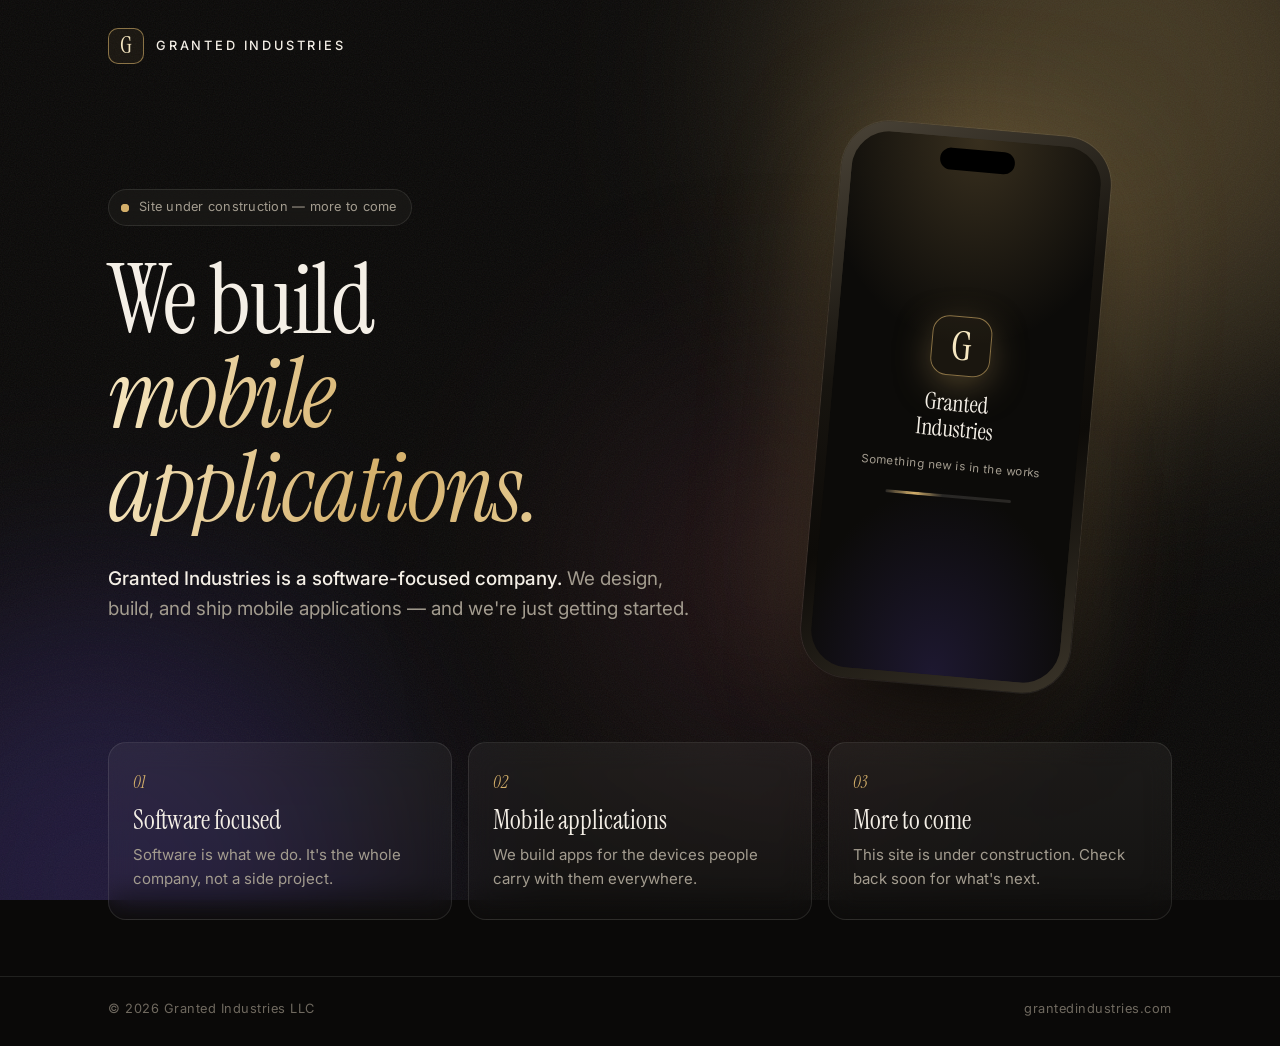
==== index.html @ 3a92e275 "Add Granted Industries landing page Single-page site for grantedindustries.com, served via GitHub Pa" ====
<!DOCTYPE html>
<html lang="en">
<head>
  <meta charset="utf-8">
  <meta name="viewport" content="width=device-width, initial-scale=1">
  <title>Granted Industries — Mobile applications</title>
  <meta name="description" content="Granted Industries is a software-focused company that builds mobile applications.">
  <meta name="theme-color" content="#0a0908">
  <link rel="icon" href="data:image/svg+xml,%3Csvg xmlns='http://www.w3.org/2000/svg' viewBox='0 0 64 64'%3E%3Crect width='64' height='64' rx='14' fill='%230a0908'/%3E%3Crect x='3' y='3' width='58' height='58' rx='11' fill='none' stroke='%23d4af6a' stroke-width='2'/%3E%3Ctext x='32' y='45' font-family='Georgia,serif' font-size='38' text-anchor='middle' fill='%23e9d3a0'%3EG%3C/text%3E%3C/svg%3E">
  <link rel="preconnect" href="https://fonts.googleapis.com">
  <link rel="preconnect" href="https://fonts.gstatic.com" crossorigin>
  <link href="https://fonts.googleapis.com/css2?family=Instrument+Serif:ital@0;1&family=Inter:wght@400;500;600&display=swap" rel="stylesheet">
  <style>
    :root {
      color-scheme: dark;
      --bg: #0a0908;
      --text: #f4efe6;
      --muted: #a39c8f;
      --faint: #6f695f;
      --gold: #d4af6a;
      --gold-light: #f6e7c1;
      --line: rgba(244, 239, 230, 0.1);
      --card: rgba(244, 239, 230, 0.035);
      --serif: "Instrument Serif", "Iowan Old Style", "Palatino Linotype", Georgia, serif;
      --sans: Inter, -apple-system, BlinkMacSystemFont, "Segoe UI", Roboto, Helvetica, Arial, sans-serif;
    }
    * { box-sizing: border-box; margin: 0; }
    html { -webkit-text-size-adjust: 100%; }
    body {
      min-height: 100vh;
      min-height: 100dvh;
      display: flex;
      flex-direction: column;
      background: var(--bg);
      color: var(--text);
      font-family: var(--sans);
      line-height: 1.6;
      -webkit-font-smoothing: antialiased;
      overflow-x: hidden;
    }

    /* Backdrop */
    .backdrop {
      position: fixed;
      inset: 0;
      z-index: -1;
      overflow: hidden;
      pointer-events: none;
    }
    .glow {
      position: absolute;
      border-radius: 50%;
      filter: blur(110px);
      will-change: transform;
    }
    .glow-a {
      width: 620px; height: 620px;
      top: -220px; right: -140px;
      background: rgba(212, 175, 106, 0.28);
      animation: drift-a 22s ease-in-out infinite alternate;
    }
    .glow-b {
      width: 560px; height: 560px;
      bottom: -260px; left: -180px;
      background: rgba(74, 58, 150, 0.34);
      animation: drift-b 26s ease-in-out infinite alternate;
    }
    .glow-c {
      width: 380px; height: 380px;
      top: 42%; left: 46%;
      background: rgba(150, 70, 90, 0.16);
      animation: drift-a 30s ease-in-out infinite alternate-reverse;
    }
    .grain {
      position: absolute;
      inset: 0;
      opacity: 0.07;
      mix-blend-mode: overlay;
      background-image: url("data:image/svg+xml,%3Csvg xmlns='http://www.w3.org/2000/svg' width='220' height='220'%3E%3Cfilter id='n'%3E%3CfeTurbulence type='fractalNoise' baseFrequency='0.85' numOctaves='3' stitchTiles='stitch'/%3E%3C/filter%3E%3Crect width='100%25' height='100%25' filter='url(%23n)'/%3E%3C/svg%3E");
    }
    @keyframes drift-a { to { transform: translate(-70px, 60px) scale(1.12); } }
    @keyframes drift-b { to { transform: translate(90px, -50px) scale(1.08); } }

    /* Layout */
    .wrap {
      width: 100%;
      max-width: 1120px;
      margin: 0 auto;
      padding: 0 28px;
    }
    header.wrap { padding-top: 28px; }
    .brand {
      display: inline-flex;
      align-items: center;
      gap: 12px;
      font-size: 0.8rem;
      font-weight: 500;
      letter-spacing: 0.22em;
      text-transform: uppercase;
    }
    .mark {
      display: grid;
      place-items: center;
      width: 36px; height: 36px;
      border: 1px solid rgba(212, 175, 106, 0.6);
      border-radius: 10px;
      background: rgba(212, 175, 106, 0.07);
      color: var(--gold-light);
      font-family: var(--serif);
      font-size: 1.45rem;
      line-height: 1;
      letter-spacing: 0;
      text-transform: none;
    }

    main { flex: 1; display: flex; flex-direction: column; justify-content: center; }
    .hero {
      display: grid;
      grid-template-columns: minmax(0, 1.15fr) minmax(0, 0.85fr);
      align-items: center;
      gap: 48px;
      padding-top: 64px;
      padding-bottom: 56px;
    }
    .status {
      display: inline-flex;
      align-items: center;
      gap: 10px;
      padding: 7px 14px 7px 12px;
      border: 1px solid var(--line);
      border-radius: 999px;
      background: var(--card);
      backdrop-filter: blur(10px);
      -webkit-backdrop-filter: blur(10px);
      color: var(--muted);
      font-size: 0.8rem;
      letter-spacing: 0.02em;
    }
    .pulse {
      position: relative;
      width: 8px; height: 8px;
      border-radius: 50%;
      background: var(--gold);
    }
    .pulse::after {
      content: "";
      position: absolute;
      inset: 0;
      border-radius: 50%;
      background: var(--gold);
      animation: ping 2.2s ease-out infinite;
    }
    @keyframes ping { to { transform: scale(3.4); opacity: 0; } }

    h1 {
      margin-top: 28px;
      font-family: var(--serif);
      font-weight: 400;
      font-size: clamp(3rem, 8.2vw, 6rem);
      line-height: 0.98;
      letter-spacing: -0.02em;
    }
    h1 em {
      display: inline-block;
      padding-right: 0.08em;
      background: linear-gradient(100deg, var(--gold-light) 0%, var(--gold) 48%, #f1dfb0 100%);
      -webkit-background-clip: text;
      background-clip: text;
      color: transparent;
    }
    .lead {
      max-width: 34em;
      margin-top: 28px;
      color: var(--muted);
      font-size: clamp(1.02rem, 1.6vw, 1.18rem);
    }
    .lead strong { color: var(--text); font-weight: 500; }

    /* Phone */
    .device { display: grid; place-items: center; }
    .phone {
      position: relative;
      width: min(270px, 62vw);
      aspect-ratio: 9 / 18.6;
      padding: 10px;
      border-radius: 48px;
      background: linear-gradient(150deg, #4a4337 0%, #17140f 38%, #0d0b08 62%, #3a3429 100%);
      box-shadow:
        0 0 0 1px rgba(255, 255, 255, 0.07),
        0 50px 90px -30px rgba(0, 0, 0, 0.9),
        0 0 140px -30px rgba(212, 175, 106, 0.45);
      transform: rotate(5deg);
      animation: float 8s ease-in-out infinite;
    }
    @keyframes float {
      50% { transform: rotate(3.5deg) translateY(-14px); }
    }
    .screen {
      position: relative;
      height: 100%;
      display: flex;
      flex-direction: column;
      align-items: center;
      justify-content: center;
      gap: 14px;
      padding: 24px;
      border-radius: 38px;
      background:
        radial-gradient(90% 55% at 50% 0%, rgba(212, 175, 106, 0.22), transparent 70%),
        radial-gradient(80% 50% at 50% 100%, rgba(74, 58, 150, 0.28), transparent 70%),
        #0c0b09;
      overflow: hidden;
      text-align: center;
    }
    .island {
      position: absolute;
      top: 11px; left: 50%;
      width: 30%; height: 22px;
      border-radius: 999px;
      background: #000;
      transform: translateX(-50%);
    }
    .screen .mark {
      width: 60px; height: 60px;
      border-radius: 17px;
      font-size: 2.5rem;
      box-shadow: 0 10px 40px -8px rgba(212, 175, 106, 0.55);
    }
    .screen-title {
      font-family: var(--serif);
      font-size: 1.45rem;
      line-height: 1.15;
    }
    .screen-sub { color: var(--muted); font-size: 0.72rem; letter-spacing: 0.04em; }
    .bar {
      position: relative;
      width: 62%;
      height: 3px;
      margin-top: 6px;
      border-radius: 999px;
      background: rgba(244, 239, 230, 0.12);
      overflow: hidden;
    }
    .bar::after {
      content: "";
      position: absolute;
      inset: 0;
      width: 45%;
      border-radius: inherit;
      background: linear-gradient(90deg, transparent, var(--gold), transparent);
      animation: slide 2.4s ease-in-out infinite;
    }
    @keyframes slide {
      from { transform: translateX(-110%); }
      to { transform: translateX(240%); }
    }

    /* Cards */
    .cards {
      display: grid;
      grid-template-columns: repeat(3, minmax(0, 1fr));
      gap: 16px;
      padding-bottom: 56px;
    }
    .card {
      padding: 26px 24px 28px;
      border: 1px solid var(--line);
      border-radius: 18px;
      background: linear-gradient(180deg, rgba(244, 239, 230, 0.055), rgba(244, 239, 230, 0.015));
      backdrop-filter: blur(14px);
      -webkit-backdrop-filter: blur(14px);
      transition: border-color 0.3s, transform 0.3s;
    }
    .card:hover { border-color: rgba(212, 175, 106, 0.45); transform: translateY(-3px); }
    .card-num {
      color: var(--gold);
      font-family: var(--serif);
      font-style: italic;
      font-size: 1.05rem;
    }
    .card h2 {
      margin-top: 10px;
      font-family: var(--serif);
      font-weight: 400;
      font-size: 1.6rem;
      line-height: 1.15;
    }
    .card p { margin-top: 8px; color: var(--muted); font-size: 0.94rem; }

    footer {
      border-top: 1px solid var(--line);
      color: var(--faint);
      font-size: 0.8rem;
      letter-spacing: 0.04em;
    }
    footer .wrap {
      display: flex;
      justify-content: space-between;
      flex-wrap: wrap;
      gap: 8px;
      padding-top: 22px;
      padding-bottom: 26px;
    }

    /* Entrance */
    .rise {
      opacity: 0;
      transform: translateY(18px);
      animation: rise 1s cubic-bezier(0.2, 0.7, 0.2, 1) forwards;
      animation-delay: calc(var(--i, 0) * 110ms);
    }
    @keyframes rise { to { opacity: 1; transform: none; } }

    @media (max-width: 860px) {
      .hero { grid-template-columns: 1fr; gap: 56px; padding-top: 48px; }
      .cards { grid-template-columns: 1fr; }
    }
    @media (prefers-reduced-motion: reduce) {
      *, *::before, *::after { animation: none !important; transition: none !important; }
      .rise { opacity: 1; transform: none; }
      .pulse::after { display: none; }
      .bar::after { transform: translateX(60%); }
    }
  </style>
</head>
<body>
  <div class="backdrop" aria-hidden="true">
    <span class="glow glow-a"></span>
    <span class="glow glow-b"></span>
    <span class="glow glow-c"></span>
    <div class="grain"></div>
  </div>

  <header class="wrap rise">
    <div class="brand"><span class="mark" aria-hidden="true">G</span>Granted Industries</div>
  </header>

  <main>
    <section class="wrap hero">
      <div>
        <p class="status rise" style="--i:1"><span class="pulse" aria-hidden="true"></span>Site under construction &mdash; more to come</p>
        <h1 class="rise" style="--i:2">We build <em>mobile applications.</em></h1>
        <p class="lead rise" style="--i:3"><strong>Granted Industries is a software-focused company.</strong> We design, build, and ship mobile applications &mdash; and we're just getting started.</p>
      </div>
      <div class="device rise" style="--i:4" aria-hidden="true">
        <div class="phone">
          <div class="screen">
            <span class="island"></span>
            <span class="mark">G</span>
            <p class="screen-title">Granted<br>Industries</p>
            <p class="screen-sub">Something new is in the works</p>
            <span class="bar"></span>
          </div>
        </div>
      </div>
    </section>

    <section class="wrap cards">
      <article class="card rise" style="--i:5">
        <span class="card-num">01</span>
        <h2>Software focused</h2>
        <p>Software is what we do. It's the whole company, not a side project.</p>
      </article>
      <article class="card rise" style="--i:6">
        <span class="card-num">02</span>
        <h2>Mobile applications</h2>
        <p>We build apps for the devices people carry with them everywhere.</p>
      </article>
      <article class="card rise" style="--i:7">
        <span class="card-num">03</span>
        <h2>More to come</h2>
        <p>This site is under construction. Check back soon for what's next.</p>
      </article>
    </section>
  </main>

  <footer>
    <div class="wrap">
      <span>&copy; 2026 Granted Industries LLC</span>
      <span>grantedindustries.com</span>
    </div>
  </footer>
</body>
</html>
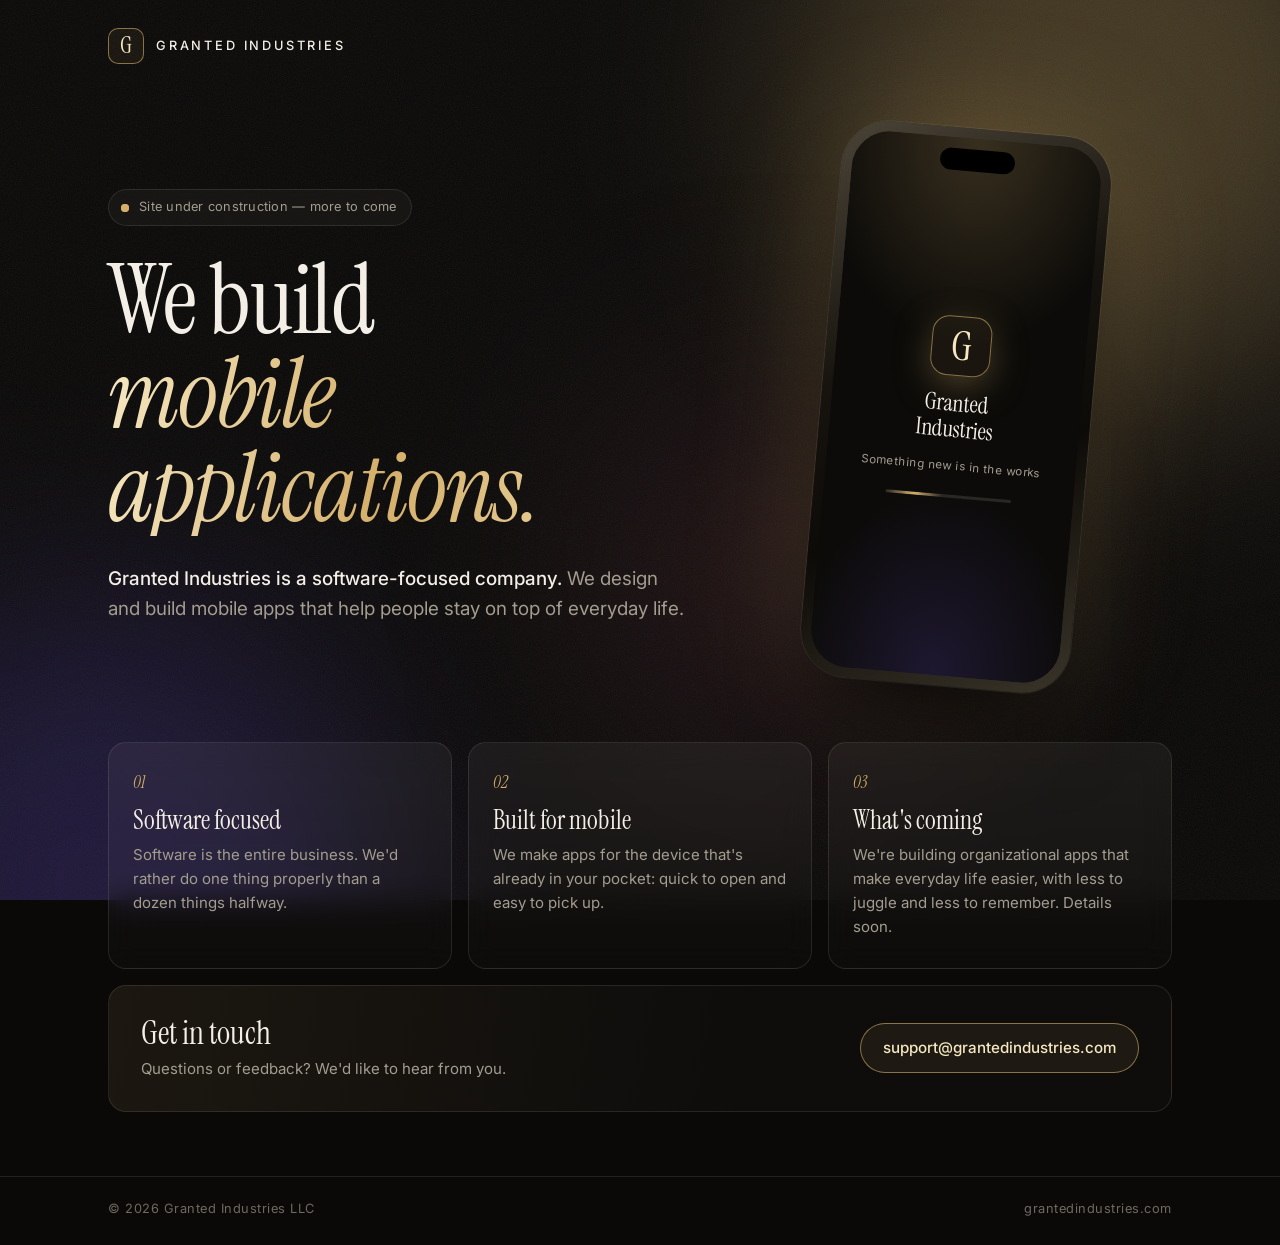
==== commit 599adaba: "Add contact section and rewrite card copy Adds a support email panel above the footer, describes the" ====
--- a/index.html
+++ b/index.html
@@ -4,7 +4,7 @@
   <meta charset="utf-8">
   <meta name="viewport" content="width=device-width, initial-scale=1">
   <title>Granted Industries — Mobile applications</title>
-  <meta name="description" content="Granted Industries is a software-focused company that builds mobile applications.">
+  <meta name="description" content="Granted Industries is a software-focused company building organizational mobile apps that make everyday life easier.">
   <meta name="theme-color" content="#0a0908">
   <link rel="icon" href="data:image/svg+xml,%3Csvg xmlns='http://www.w3.org/2000/svg' viewBox='0 0 64 64'%3E%3Crect width='64' height='64' rx='14' fill='%230a0908'/%3E%3Crect x='3' y='3' width='58' height='58' rx='11' fill='none' stroke='%23d4af6a' stroke-width='2'/%3E%3Ctext x='32' y='45' font-family='Georgia,serif' font-size='38' text-anchor='middle' fill='%23e9d3a0'%3EG%3C/text%3E%3C/svg%3E">
   <link rel="preconnect" href="https://fonts.googleapis.com">
@@ -260,7 +260,7 @@
       display: grid;
       grid-template-columns: repeat(3, minmax(0, 1fr));
       gap: 16px;
-      padding-bottom: 56px;
+      padding-bottom: 16px;
     }
     .card {
       padding: 26px 24px 28px;
@@ -287,6 +287,42 @@
     }
     .card p { margin-top: 8px; color: var(--muted); font-size: 0.94rem; }
 
+    /* Contact */
+    .contact { padding-bottom: 64px; }
+    .contact-panel {
+      display: flex;
+      align-items: center;
+      justify-content: space-between;
+      flex-wrap: wrap;
+      gap: 20px 32px;
+      padding: 30px 32px;
+      border: 1px solid var(--line);
+      border-radius: 18px;
+      background: linear-gradient(100deg, rgba(212, 175, 106, 0.09), rgba(244, 239, 230, 0.02) 60%);
+      backdrop-filter: blur(14px);
+      -webkit-backdrop-filter: blur(14px);
+    }
+    .contact h2 {
+      font-family: var(--serif);
+      font-weight: 400;
+      font-size: 2rem;
+      line-height: 1.1;
+    }
+    .contact p { margin-top: 6px; color: var(--muted); font-size: 0.94rem; }
+    .mail {
+      padding: 12px 22px;
+      border: 1px solid rgba(212, 175, 106, 0.6);
+      border-radius: 999px;
+      background: rgba(212, 175, 106, 0.08);
+      color: var(--gold-light);
+      font-size: 0.95rem;
+      font-weight: 500;
+      text-decoration: none;
+      overflow-wrap: anywhere;
+      transition: background 0.3s, border-color 0.3s;
+    }
+    .mail:hover, .mail:focus-visible { background: rgba(212, 175, 106, 0.18); border-color: var(--gold); }
+
     footer {
       border-top: 1px solid var(--line);
       color: var(--faint);
@@ -314,6 +350,8 @@
     @media (max-width: 860px) {
       .hero { grid-template-columns: 1fr; gap: 56px; padding-top: 48px; }
       .cards { grid-template-columns: 1fr; }
+      .contact-panel { padding: 26px 24px; }
+      .mail { padding: 11px 16px; font-size: 0.9rem; }
     }
     @media (prefers-reduced-motion: reduce) {
       *, *::before, *::after { animation: none !important; transition: none !important; }
@@ -340,7 +378,7 @@
       <div>
         <p class="status rise" style="--i:1"><span class="pulse" aria-hidden="true"></span>Site under construction &mdash; more to come</p>
         <h1 class="rise" style="--i:2">We build <em>mobile applications.</em></h1>
-        <p class="lead rise" style="--i:3"><strong>Granted Industries is a software-focused company.</strong> We design, build, and ship mobile applications &mdash; and we're just getting started.</p>
+        <p class="lead rise" style="--i:3"><strong>Granted Industries is a software-focused company.</strong> We design and build mobile apps that help people stay on top of everyday life.</p>
       </div>
       <div class="device rise" style="--i:4" aria-hidden="true">
         <div class="phone">
@@ -359,18 +397,28 @@
       <article class="card rise" style="--i:5">
         <span class="card-num">01</span>
         <h2>Software focused</h2>
-        <p>Software is what we do. It's the whole company, not a side project.</p>
+        <p>Software is the entire business. We'd rather do one thing properly than a dozen things halfway.</p>
       </article>
       <article class="card rise" style="--i:6">
         <span class="card-num">02</span>
-        <h2>Mobile applications</h2>
-        <p>We build apps for the devices people carry with them everywhere.</p>
+        <h2>Built for mobile</h2>
+        <p>We make apps for the device that's already in your pocket: quick to open and easy to pick up.</p>
       </article>
       <article class="card rise" style="--i:7">
         <span class="card-num">03</span>
-        <h2>More to come</h2>
-        <p>This site is under construction. Check back soon for what's next.</p>
+        <h2>What's coming</h2>
+        <p>We're building organizational apps that make everyday life easier, with less to juggle and less to remember. Details soon.</p>
       </article>
+    </section>
+
+    <section class="wrap contact rise" style="--i:8" id="contact">
+      <div class="contact-panel">
+        <div>
+          <h2>Get in touch</h2>
+          <p>Questions or feedback? We'd like to hear from you.</p>
+        </div>
+        <a class="mail" href="mailto:support@grantedindustries.com">support@grantedindustries.com</a>
+      </div>
     </section>
   </main>
 
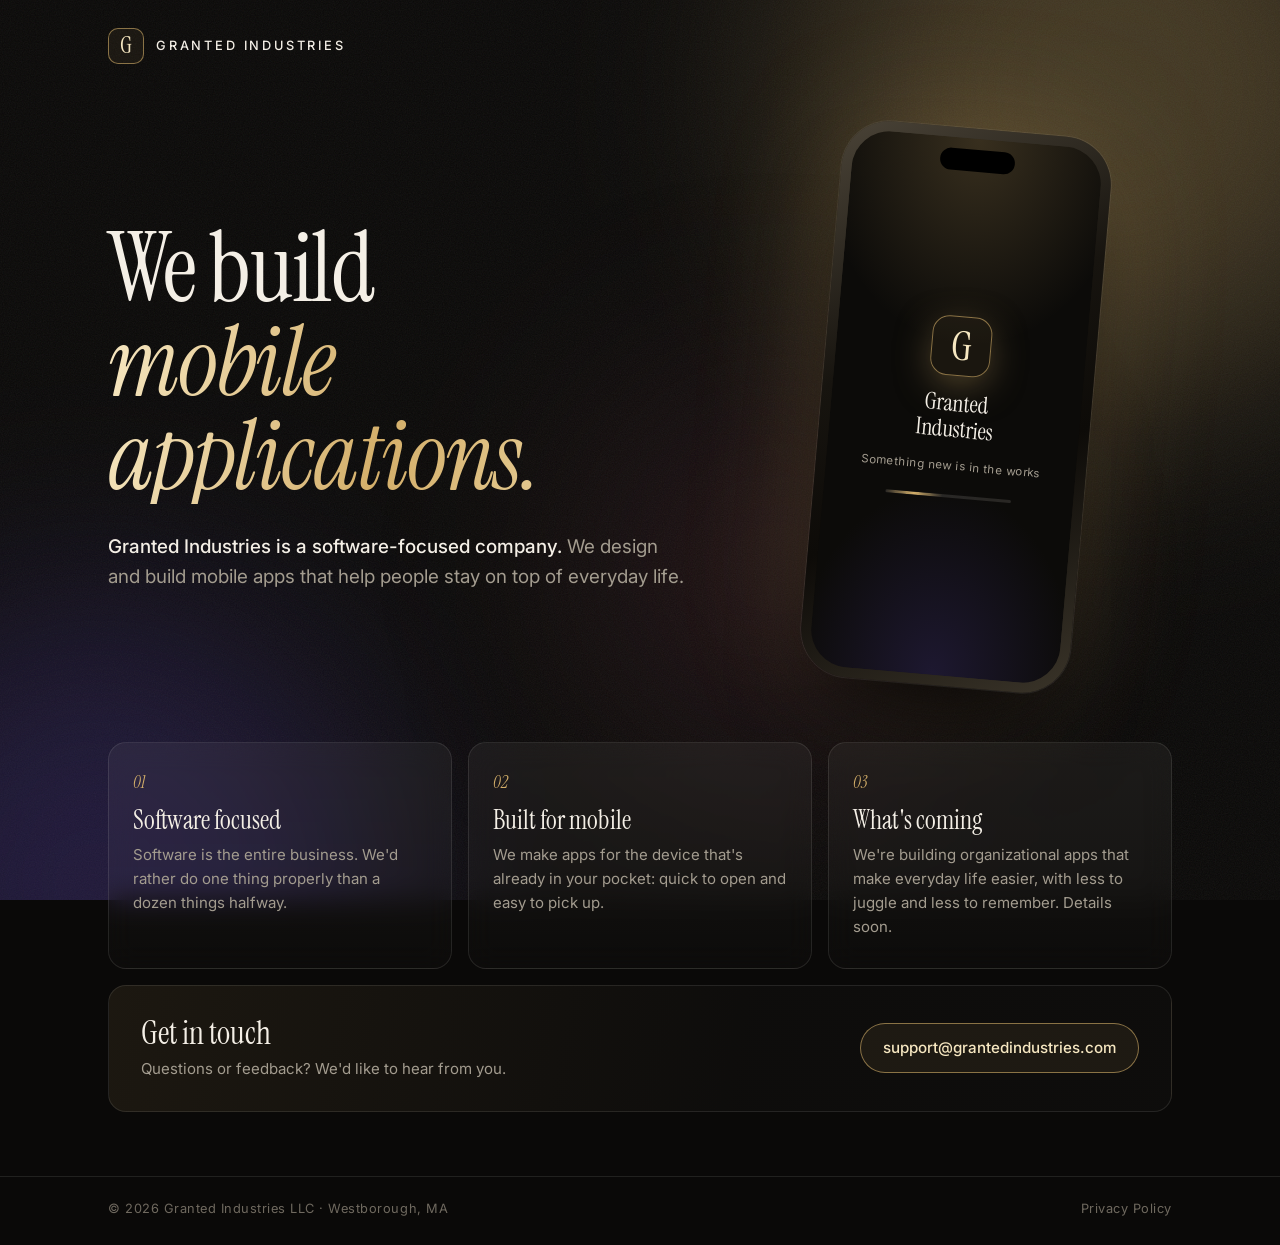
==== commit d114b1ee: "Add privacy policy page and footer location Adds privacy.html, moves shared styles into styles.css, " ====
--- a/index.html
+++ b/index.html
@@ -10,356 +10,7 @@
   <link rel="preconnect" href="https://fonts.googleapis.com">
   <link rel="preconnect" href="https://fonts.gstatic.com" crossorigin>
   <link href="https://fonts.googleapis.com/css2?family=Instrument+Serif:ital@0;1&family=Inter:wght@400;500;600&display=swap" rel="stylesheet">
-  <style>
-    :root {
-      color-scheme: dark;
-      --bg: #0a0908;
-      --text: #f4efe6;
-      --muted: #a39c8f;
-      --faint: #6f695f;
-      --gold: #d4af6a;
-      --gold-light: #f6e7c1;
-      --line: rgba(244, 239, 230, 0.1);
-      --card: rgba(244, 239, 230, 0.035);
-      --serif: "Instrument Serif", "Iowan Old Style", "Palatino Linotype", Georgia, serif;
-      --sans: Inter, -apple-system, BlinkMacSystemFont, "Segoe UI", Roboto, Helvetica, Arial, sans-serif;
-    }
-    * { box-sizing: border-box; margin: 0; }
-    html { -webkit-text-size-adjust: 100%; }
-    body {
-      min-height: 100vh;
-      min-height: 100dvh;
-      display: flex;
-      flex-direction: column;
-      background: var(--bg);
-      color: var(--text);
-      font-family: var(--sans);
-      line-height: 1.6;
-      -webkit-font-smoothing: antialiased;
-      overflow-x: hidden;
-    }
-
-    /* Backdrop */
-    .backdrop {
-      position: fixed;
-      inset: 0;
-      z-index: -1;
-      overflow: hidden;
-      pointer-events: none;
-    }
-    .glow {
-      position: absolute;
-      border-radius: 50%;
-      filter: blur(110px);
-      will-change: transform;
-    }
-    .glow-a {
-      width: 620px; height: 620px;
-      top: -220px; right: -140px;
-      background: rgba(212, 175, 106, 0.28);
-      animation: drift-a 22s ease-in-out infinite alternate;
-    }
-    .glow-b {
-      width: 560px; height: 560px;
-      bottom: -260px; left: -180px;
-      background: rgba(74, 58, 150, 0.34);
-      animation: drift-b 26s ease-in-out infinite alternate;
-    }
-    .glow-c {
-      width: 380px; height: 380px;
-      top: 42%; left: 46%;
-      background: rgba(150, 70, 90, 0.16);
-      animation: drift-a 30s ease-in-out infinite alternate-reverse;
-    }
-    .grain {
-      position: absolute;
-      inset: 0;
-      opacity: 0.07;
-      mix-blend-mode: overlay;
-      background-image: url("data:image/svg+xml,%3Csvg xmlns='http://www.w3.org/2000/svg' width='220' height='220'%3E%3Cfilter id='n'%3E%3CfeTurbulence type='fractalNoise' baseFrequency='0.85' numOctaves='3' stitchTiles='stitch'/%3E%3C/filter%3E%3Crect width='100%25' height='100%25' filter='url(%23n)'/%3E%3C/svg%3E");
-    }
-    @keyframes drift-a { to { transform: translate(-70px, 60px) scale(1.12); } }
-    @keyframes drift-b { to { transform: translate(90px, -50px) scale(1.08); } }
-
-    /* Layout */
-    .wrap {
-      width: 100%;
-      max-width: 1120px;
-      margin: 0 auto;
-      padding: 0 28px;
-    }
-    header.wrap { padding-top: 28px; }
-    .brand {
-      display: inline-flex;
-      align-items: center;
-      gap: 12px;
-      font-size: 0.8rem;
-      font-weight: 500;
-      letter-spacing: 0.22em;
-      text-transform: uppercase;
-    }
-    .mark {
-      display: grid;
-      place-items: center;
-      width: 36px; height: 36px;
-      border: 1px solid rgba(212, 175, 106, 0.6);
-      border-radius: 10px;
-      background: rgba(212, 175, 106, 0.07);
-      color: var(--gold-light);
-      font-family: var(--serif);
-      font-size: 1.45rem;
-      line-height: 1;
-      letter-spacing: 0;
-      text-transform: none;
-    }
-
-    main { flex: 1; display: flex; flex-direction: column; justify-content: center; }
-    .hero {
-      display: grid;
-      grid-template-columns: minmax(0, 1.15fr) minmax(0, 0.85fr);
-      align-items: center;
-      gap: 48px;
-      padding-top: 64px;
-      padding-bottom: 56px;
-    }
-    .status {
-      display: inline-flex;
-      align-items: center;
-      gap: 10px;
-      padding: 7px 14px 7px 12px;
-      border: 1px solid var(--line);
-      border-radius: 999px;
-      background: var(--card);
-      backdrop-filter: blur(10px);
-      -webkit-backdrop-filter: blur(10px);
-      color: var(--muted);
-      font-size: 0.8rem;
-      letter-spacing: 0.02em;
-    }
-    .pulse {
-      position: relative;
-      width: 8px; height: 8px;
-      border-radius: 50%;
-      background: var(--gold);
-    }
-    .pulse::after {
-      content: "";
-      position: absolute;
-      inset: 0;
-      border-radius: 50%;
-      background: var(--gold);
-      animation: ping 2.2s ease-out infinite;
-    }
-    @keyframes ping { to { transform: scale(3.4); opacity: 0; } }
-
-    h1 {
-      margin-top: 28px;
-      font-family: var(--serif);
-      font-weight: 400;
-      font-size: clamp(3rem, 8.2vw, 6rem);
-      line-height: 0.98;
-      letter-spacing: -0.02em;
-    }
-    h1 em {
-      display: inline-block;
-      padding-right: 0.08em;
-      background: linear-gradient(100deg, var(--gold-light) 0%, var(--gold) 48%, #f1dfb0 100%);
-      -webkit-background-clip: text;
-      background-clip: text;
-      color: transparent;
-    }
-    .lead {
-      max-width: 34em;
-      margin-top: 28px;
-      color: var(--muted);
-      font-size: clamp(1.02rem, 1.6vw, 1.18rem);
-    }
-    .lead strong { color: var(--text); font-weight: 500; }
-
-    /* Phone */
-    .device { display: grid; place-items: center; }
-    .phone {
-      position: relative;
-      width: min(270px, 62vw);
-      aspect-ratio: 9 / 18.6;
-      padding: 10px;
-      border-radius: 48px;
-      background: linear-gradient(150deg, #4a4337 0%, #17140f 38%, #0d0b08 62%, #3a3429 100%);
-      box-shadow:
-        0 0 0 1px rgba(255, 255, 255, 0.07),
-        0 50px 90px -30px rgba(0, 0, 0, 0.9),
-        0 0 140px -30px rgba(212, 175, 106, 0.45);
-      transform: rotate(5deg);
-      animation: float 8s ease-in-out infinite;
-    }
-    @keyframes float {
-      50% { transform: rotate(3.5deg) translateY(-14px); }
-    }
-    .screen {
-      position: relative;
-      height: 100%;
-      display: flex;
-      flex-direction: column;
-      align-items: center;
-      justify-content: center;
-      gap: 14px;
-      padding: 24px;
-      border-radius: 38px;
-      background:
-        radial-gradient(90% 55% at 50% 0%, rgba(212, 175, 106, 0.22), transparent 70%),
-        radial-gradient(80% 50% at 50% 100%, rgba(74, 58, 150, 0.28), transparent 70%),
-        #0c0b09;
-      overflow: hidden;
-      text-align: center;
-    }
-    .island {
-      position: absolute;
-      top: 11px; left: 50%;
-      width: 30%; height: 22px;
-      border-radius: 999px;
-      background: #000;
-      transform: translateX(-50%);
-    }
-    .screen .mark {
-      width: 60px; height: 60px;
-      border-radius: 17px;
-      font-size: 2.5rem;
-      box-shadow: 0 10px 40px -8px rgba(212, 175, 106, 0.55);
-    }
-    .screen-title {
-      font-family: var(--serif);
-      font-size: 1.45rem;
-      line-height: 1.15;
-    }
-    .screen-sub { color: var(--muted); font-size: 0.72rem; letter-spacing: 0.04em; }
-    .bar {
-      position: relative;
-      width: 62%;
-      height: 3px;
-      margin-top: 6px;
-      border-radius: 999px;
-      background: rgba(244, 239, 230, 0.12);
-      overflow: hidden;
-    }
-    .bar::after {
-      content: "";
-      position: absolute;
-      inset: 0;
-      width: 45%;
-      border-radius: inherit;
-      background: linear-gradient(90deg, transparent, var(--gold), transparent);
-      animation: slide 2.4s ease-in-out infinite;
-    }
-    @keyframes slide {
-      from { transform: translateX(-110%); }
-      to { transform: translateX(240%); }
-    }
-
-    /* Cards */
-    .cards {
-      display: grid;
-      grid-template-columns: repeat(3, minmax(0, 1fr));
-      gap: 16px;
-      padding-bottom: 16px;
-    }
-    .card {
-      padding: 26px 24px 28px;
-      border: 1px solid var(--line);
-      border-radius: 18px;
-      background: linear-gradient(180deg, rgba(244, 239, 230, 0.055), rgba(244, 239, 230, 0.015));
-      backdrop-filter: blur(14px);
-      -webkit-backdrop-filter: blur(14px);
-      transition: border-color 0.3s, transform 0.3s;
-    }
-    .card:hover { border-color: rgba(212, 175, 106, 0.45); transform: translateY(-3px); }
-    .card-num {
-      color: var(--gold);
-      font-family: var(--serif);
-      font-style: italic;
-      font-size: 1.05rem;
-    }
-    .card h2 {
-      margin-top: 10px;
-      font-family: var(--serif);
-      font-weight: 400;
-      font-size: 1.6rem;
-      line-height: 1.15;
-    }
-    .card p { margin-top: 8px; color: var(--muted); font-size: 0.94rem; }
-
-    /* Contact */
-    .contact { padding-bottom: 64px; }
-    .contact-panel {
-      display: flex;
-      align-items: center;
-      justify-content: space-between;
-      flex-wrap: wrap;
-      gap: 20px 32px;
-      padding: 30px 32px;
-      border: 1px solid var(--line);
-      border-radius: 18px;
-      background: linear-gradient(100deg, rgba(212, 175, 106, 0.09), rgba(244, 239, 230, 0.02) 60%);
-      backdrop-filter: blur(14px);
-      -webkit-backdrop-filter: blur(14px);
-    }
-    .contact h2 {
-      font-family: var(--serif);
-      font-weight: 400;
-      font-size: 2rem;
-      line-height: 1.1;
-    }
-    .contact p { margin-top: 6px; color: var(--muted); font-size: 0.94rem; }
-    .mail {
-      padding: 12px 22px;
-      border: 1px solid rgba(212, 175, 106, 0.6);
-      border-radius: 999px;
-      background: rgba(212, 175, 106, 0.08);
-      color: var(--gold-light);
-      font-size: 0.95rem;
-      font-weight: 500;
-      text-decoration: none;
-      overflow-wrap: anywhere;
-      transition: background 0.3s, border-color 0.3s;
-    }
-    .mail:hover, .mail:focus-visible { background: rgba(212, 175, 106, 0.18); border-color: var(--gold); }
-
-    footer {
-      border-top: 1px solid var(--line);
-      color: var(--faint);
-      font-size: 0.8rem;
-      letter-spacing: 0.04em;
-    }
-    footer .wrap {
-      display: flex;
-      justify-content: space-between;
-      flex-wrap: wrap;
-      gap: 8px;
-      padding-top: 22px;
-      padding-bottom: 26px;
-    }
-
-    /* Entrance */
-    .rise {
-      opacity: 0;
-      transform: translateY(18px);
-      animation: rise 1s cubic-bezier(0.2, 0.7, 0.2, 1) forwards;
-      animation-delay: calc(var(--i, 0) * 110ms);
-    }
-    @keyframes rise { to { opacity: 1; transform: none; } }
-
-    @media (max-width: 860px) {
-      .hero { grid-template-columns: 1fr; gap: 56px; padding-top: 48px; }
-      .cards { grid-template-columns: 1fr; }
-      .contact-panel { padding: 26px 24px; }
-      .mail { padding: 11px 16px; font-size: 0.9rem; }
-    }
-    @media (prefers-reduced-motion: reduce) {
-      *, *::before, *::after { animation: none !important; transition: none !important; }
-      .rise { opacity: 1; transform: none; }
-      .pulse::after { display: none; }
-      .bar::after { transform: translateX(60%); }
-    }
-  </style>
+  <link rel="stylesheet" href="styles.css">
 </head>
 <body>
   <div class="backdrop" aria-hidden="true">
@@ -376,11 +27,10 @@
   <main>
     <section class="wrap hero">
       <div>
-        <p class="status rise" style="--i:1"><span class="pulse" aria-hidden="true"></span>Site under construction &mdash; more to come</p>
-        <h1 class="rise" style="--i:2">We build <em>mobile applications.</em></h1>
-        <p class="lead rise" style="--i:3"><strong>Granted Industries is a software-focused company.</strong> We design and build mobile apps that help people stay on top of everyday life.</p>
+        <h1 class="rise" style="--i:1">We build <em>mobile applications.</em></h1>
+        <p class="lead rise" style="--i:2"><strong>Granted Industries is a software-focused company.</strong> We design and build mobile apps that help people stay on top of everyday life.</p>
       </div>
-      <div class="device rise" style="--i:4" aria-hidden="true">
+      <div class="device rise" style="--i:3" aria-hidden="true">
         <div class="phone">
           <div class="screen">
             <span class="island"></span>
@@ -394,24 +44,24 @@
     </section>
 
     <section class="wrap cards">
-      <article class="card rise" style="--i:5">
+      <article class="card rise" style="--i:4">
         <span class="card-num">01</span>
         <h2>Software focused</h2>
         <p>Software is the entire business. We'd rather do one thing properly than a dozen things halfway.</p>
       </article>
-      <article class="card rise" style="--i:6">
+      <article class="card rise" style="--i:5">
         <span class="card-num">02</span>
         <h2>Built for mobile</h2>
         <p>We make apps for the device that's already in your pocket: quick to open and easy to pick up.</p>
       </article>
-      <article class="card rise" style="--i:7">
+      <article class="card rise" style="--i:6">
         <span class="card-num">03</span>
         <h2>What's coming</h2>
         <p>We're building organizational apps that make everyday life easier, with less to juggle and less to remember. Details soon.</p>
       </article>
     </section>
 
-    <section class="wrap contact rise" style="--i:8" id="contact">
+    <section class="wrap contact rise" style="--i:7" id="contact">
       <div class="contact-panel">
         <div>
           <h2>Get in touch</h2>
@@ -424,8 +74,8 @@
 
   <footer>
     <div class="wrap">
-      <span>&copy; 2026 Granted Industries LLC</span>
-      <span>grantedindustries.com</span>
+      <span>&copy; 2026 Granted Industries LLC &middot; Westborough, MA</span>
+      <a href="privacy.html">Privacy Policy</a>
     </div>
   </footer>
 </body>
--- a/styles.css
+++ b/styles.css
@@ -0,0 +1,342 @@
+:root {
+  color-scheme: dark;
+  --bg: #0a0908;
+  --text: #f4efe6;
+  --muted: #a39c8f;
+  --faint: #6f695f;
+  --gold: #d4af6a;
+  --gold-light: #f6e7c1;
+  --line: rgba(244, 239, 230, 0.1);
+  --card: rgba(244, 239, 230, 0.035);
+  --serif: "Instrument Serif", "Iowan Old Style", "Palatino Linotype", Georgia, serif;
+  --sans: Inter, -apple-system, BlinkMacSystemFont, "Segoe UI", Roboto, Helvetica, Arial, sans-serif;
+}
+* { box-sizing: border-box; margin: 0; }
+html { -webkit-text-size-adjust: 100%; }
+body {
+  min-height: 100vh;
+  min-height: 100dvh;
+  display: flex;
+  flex-direction: column;
+  background: var(--bg);
+  color: var(--text);
+  font-family: var(--sans);
+  line-height: 1.6;
+  -webkit-font-smoothing: antialiased;
+  overflow-x: hidden;
+}
+
+/* Backdrop */
+.backdrop {
+  position: fixed;
+  inset: 0;
+  z-index: -1;
+  overflow: hidden;
+  pointer-events: none;
+}
+.glow {
+  position: absolute;
+  border-radius: 50%;
+  filter: blur(110px);
+  will-change: transform;
+}
+.glow-a {
+  width: 620px; height: 620px;
+  top: -220px; right: -140px;
+  background: rgba(212, 175, 106, 0.28);
+  animation: drift-a 22s ease-in-out infinite alternate;
+}
+.glow-b {
+  width: 560px; height: 560px;
+  bottom: -260px; left: -180px;
+  background: rgba(74, 58, 150, 0.34);
+  animation: drift-b 26s ease-in-out infinite alternate;
+}
+.glow-c {
+  width: 380px; height: 380px;
+  top: 42%; left: 46%;
+  background: rgba(150, 70, 90, 0.16);
+  animation: drift-a 30s ease-in-out infinite alternate-reverse;
+}
+.grain {
+  position: absolute;
+  inset: 0;
+  opacity: 0.07;
+  mix-blend-mode: overlay;
+  background-image: url("data:image/svg+xml,%3Csvg xmlns='http://www.w3.org/2000/svg' width='220' height='220'%3E%3Cfilter id='n'%3E%3CfeTurbulence type='fractalNoise' baseFrequency='0.85' numOctaves='3' stitchTiles='stitch'/%3E%3C/filter%3E%3Crect width='100%25' height='100%25' filter='url(%23n)'/%3E%3C/svg%3E");
+}
+@keyframes drift-a { to { transform: translate(-70px, 60px) scale(1.12); } }
+@keyframes drift-b { to { transform: translate(90px, -50px) scale(1.08); } }
+
+/* Layout */
+.wrap {
+  width: 100%;
+  max-width: 1120px;
+  margin: 0 auto;
+  padding: 0 28px;
+}
+header.wrap { padding-top: 28px; }
+.brand {
+  display: inline-flex;
+  align-items: center;
+  gap: 12px;
+  font-size: 0.8rem;
+  font-weight: 500;
+  letter-spacing: 0.22em;
+  text-transform: uppercase;
+  color: inherit;
+  text-decoration: none;
+}
+.mark {
+  display: grid;
+  place-items: center;
+  width: 36px; height: 36px;
+  border: 1px solid rgba(212, 175, 106, 0.6);
+  border-radius: 10px;
+  background: rgba(212, 175, 106, 0.07);
+  color: var(--gold-light);
+  font-family: var(--serif);
+  font-size: 1.45rem;
+  line-height: 1;
+  letter-spacing: 0;
+  text-transform: none;
+}
+
+main { flex: 1; display: flex; flex-direction: column; justify-content: center; }
+.hero {
+  display: grid;
+  grid-template-columns: minmax(0, 1.15fr) minmax(0, 0.85fr);
+  align-items: center;
+  gap: 48px;
+  padding-top: 64px;
+  padding-bottom: 56px;
+}
+
+h1 {
+  font-family: var(--serif);
+  font-weight: 400;
+  font-size: clamp(3rem, 8.2vw, 6rem);
+  line-height: 0.98;
+  letter-spacing: -0.02em;
+}
+h1 em {
+  display: inline-block;
+  padding-right: 0.08em;
+  background: linear-gradient(100deg, var(--gold-light) 0%, var(--gold) 48%, #f1dfb0 100%);
+  -webkit-background-clip: text;
+  background-clip: text;
+  color: transparent;
+}
+.lead {
+  max-width: 34em;
+  margin-top: 28px;
+  color: var(--muted);
+  font-size: clamp(1.02rem, 1.6vw, 1.18rem);
+}
+.lead strong { color: var(--text); font-weight: 500; }
+
+/* Phone */
+.device { display: grid; place-items: center; }
+.phone {
+  position: relative;
+  width: min(270px, 62vw);
+  aspect-ratio: 9 / 18.6;
+  padding: 10px;
+  border-radius: 48px;
+  background: linear-gradient(150deg, #4a4337 0%, #17140f 38%, #0d0b08 62%, #3a3429 100%);
+  box-shadow:
+    0 0 0 1px rgba(255, 255, 255, 0.07),
+    0 50px 90px -30px rgba(0, 0, 0, 0.9),
+    0 0 140px -30px rgba(212, 175, 106, 0.45);
+  transform: rotate(5deg);
+  animation: float 8s ease-in-out infinite;
+}
+@keyframes float {
+  50% { transform: rotate(3.5deg) translateY(-14px); }
+}
+.screen {
+  position: relative;
+  height: 100%;
+  display: flex;
+  flex-direction: column;
+  align-items: center;
+  justify-content: center;
+  gap: 14px;
+  padding: 24px;
+  border-radius: 38px;
+  background:
+    radial-gradient(90% 55% at 50% 0%, rgba(212, 175, 106, 0.22), transparent 70%),
+    radial-gradient(80% 50% at 50% 100%, rgba(74, 58, 150, 0.28), transparent 70%),
+    #0c0b09;
+  overflow: hidden;
+  text-align: center;
+}
+.island {
+  position: absolute;
+  top: 11px; left: 50%;
+  width: 30%; height: 22px;
+  border-radius: 999px;
+  background: #000;
+  transform: translateX(-50%);
+}
+.screen .mark {
+  width: 60px; height: 60px;
+  border-radius: 17px;
+  font-size: 2.5rem;
+  box-shadow: 0 10px 40px -8px rgba(212, 175, 106, 0.55);
+}
+.screen-title {
+  font-family: var(--serif);
+  font-size: 1.45rem;
+  line-height: 1.15;
+}
+.screen-sub { color: var(--muted); font-size: 0.72rem; letter-spacing: 0.04em; }
+.bar {
+  position: relative;
+  width: 62%;
+  height: 3px;
+  margin-top: 6px;
+  border-radius: 999px;
+  background: rgba(244, 239, 230, 0.12);
+  overflow: hidden;
+}
+.bar::after {
+  content: "";
+  position: absolute;
+  inset: 0;
+  width: 45%;
+  border-radius: inherit;
+  background: linear-gradient(90deg, transparent, var(--gold), transparent);
+  animation: slide 2.4s ease-in-out infinite;
+}
+@keyframes slide {
+  from { transform: translateX(-110%); }
+  to { transform: translateX(240%); }
+}
+
+/* Cards */
+.cards {
+  display: grid;
+  grid-template-columns: repeat(3, minmax(0, 1fr));
+  gap: 16px;
+  padding-bottom: 16px;
+}
+.card {
+  padding: 26px 24px 28px;
+  border: 1px solid var(--line);
+  border-radius: 18px;
+  background: linear-gradient(180deg, rgba(244, 239, 230, 0.055), rgba(244, 239, 230, 0.015));
+  backdrop-filter: blur(14px);
+  -webkit-backdrop-filter: blur(14px);
+  transition: border-color 0.3s, transform 0.3s;
+}
+.card:hover { border-color: rgba(212, 175, 106, 0.45); transform: translateY(-3px); }
+.card-num {
+  color: var(--gold);
+  font-family: var(--serif);
+  font-style: italic;
+  font-size: 1.05rem;
+}
+.card h2 {
+  margin-top: 10px;
+  font-family: var(--serif);
+  font-weight: 400;
+  font-size: 1.6rem;
+  line-height: 1.15;
+}
+.card p { margin-top: 8px; color: var(--muted); font-size: 0.94rem; }
+
+/* Contact */
+.contact { padding-bottom: 64px; }
+.contact-panel {
+  display: flex;
+  align-items: center;
+  justify-content: space-between;
+  flex-wrap: wrap;
+  gap: 20px 32px;
+  padding: 30px 32px;
+  border: 1px solid var(--line);
+  border-radius: 18px;
+  background: linear-gradient(100deg, rgba(212, 175, 106, 0.09), rgba(244, 239, 230, 0.02) 60%);
+  backdrop-filter: blur(14px);
+  -webkit-backdrop-filter: blur(14px);
+}
+.contact h2 {
+  font-family: var(--serif);
+  font-weight: 400;
+  font-size: 2rem;
+  line-height: 1.1;
+}
+.contact p { margin-top: 6px; color: var(--muted); font-size: 0.94rem; }
+.mail {
+  padding: 12px 22px;
+  border: 1px solid rgba(212, 175, 106, 0.6);
+  border-radius: 999px;
+  background: rgba(212, 175, 106, 0.08);
+  color: var(--gold-light);
+  font-size: 0.95rem;
+  font-weight: 500;
+  text-decoration: none;
+  overflow-wrap: anywhere;
+  transition: background 0.3s, border-color 0.3s;
+}
+.mail:hover, .mail:focus-visible { background: rgba(212, 175, 106, 0.18); border-color: var(--gold); }
+
+footer {
+  border-top: 1px solid var(--line);
+  color: var(--faint);
+  font-size: 0.8rem;
+  letter-spacing: 0.04em;
+}
+footer .wrap {
+  display: flex;
+  justify-content: space-between;
+  flex-wrap: wrap;
+  gap: 8px;
+  padding-top: 22px;
+  padding-bottom: 26px;
+}
+footer a { color: inherit; text-decoration: none; transition: color 0.3s; }
+footer a:hover, footer a:focus-visible { color: var(--text); }
+
+/* Text pages */
+.page { justify-content: flex-start; padding: 64px 0 88px; }
+.prose { max-width: 720px; color: #c9c2b5; }
+.prose h1 { font-size: clamp(2.6rem, 6vw, 4rem); color: var(--text); }
+.prose .meta { margin-top: 16px; color: var(--faint); font-size: 0.85rem; letter-spacing: 0.04em; }
+.prose h2 {
+  margin-top: 48px;
+  color: var(--text);
+  font-family: var(--serif);
+  font-weight: 400;
+  font-size: 1.7rem;
+  line-height: 1.2;
+}
+.prose p, .prose ul { margin-top: 14px; }
+.prose ul { padding-left: 1.2em; }
+.prose li + li { margin-top: 8px; }
+.prose li::marker { color: var(--gold); }
+.prose strong { color: var(--text); font-weight: 500; }
+.prose a { color: var(--gold-light); text-underline-offset: 3px; }
+.prose a:hover, .prose a:focus-visible { color: var(--gold); }
+
+/* Entrance */
+.rise {
+  opacity: 0;
+  transform: translateY(18px);
+  animation: rise 1s cubic-bezier(0.2, 0.7, 0.2, 1) forwards;
+  animation-delay: calc(var(--i, 0) * 110ms);
+}
+@keyframes rise { to { opacity: 1; transform: none; } }
+
+@media (max-width: 860px) {
+  .hero { grid-template-columns: 1fr; gap: 56px; padding-top: 48px; }
+  .cards { grid-template-columns: 1fr; }
+  .contact-panel { padding: 26px 24px; }
+  .mail { padding: 11px 16px; font-size: 0.9rem; }
+}
+@media (prefers-reduced-motion: reduce) {
+  *, *::before, *::after { animation: none !important; transition: none !important; }
+  .rise { opacity: 1; transform: none; }
+  .bar::after { transform: translateX(60%); }
+}
